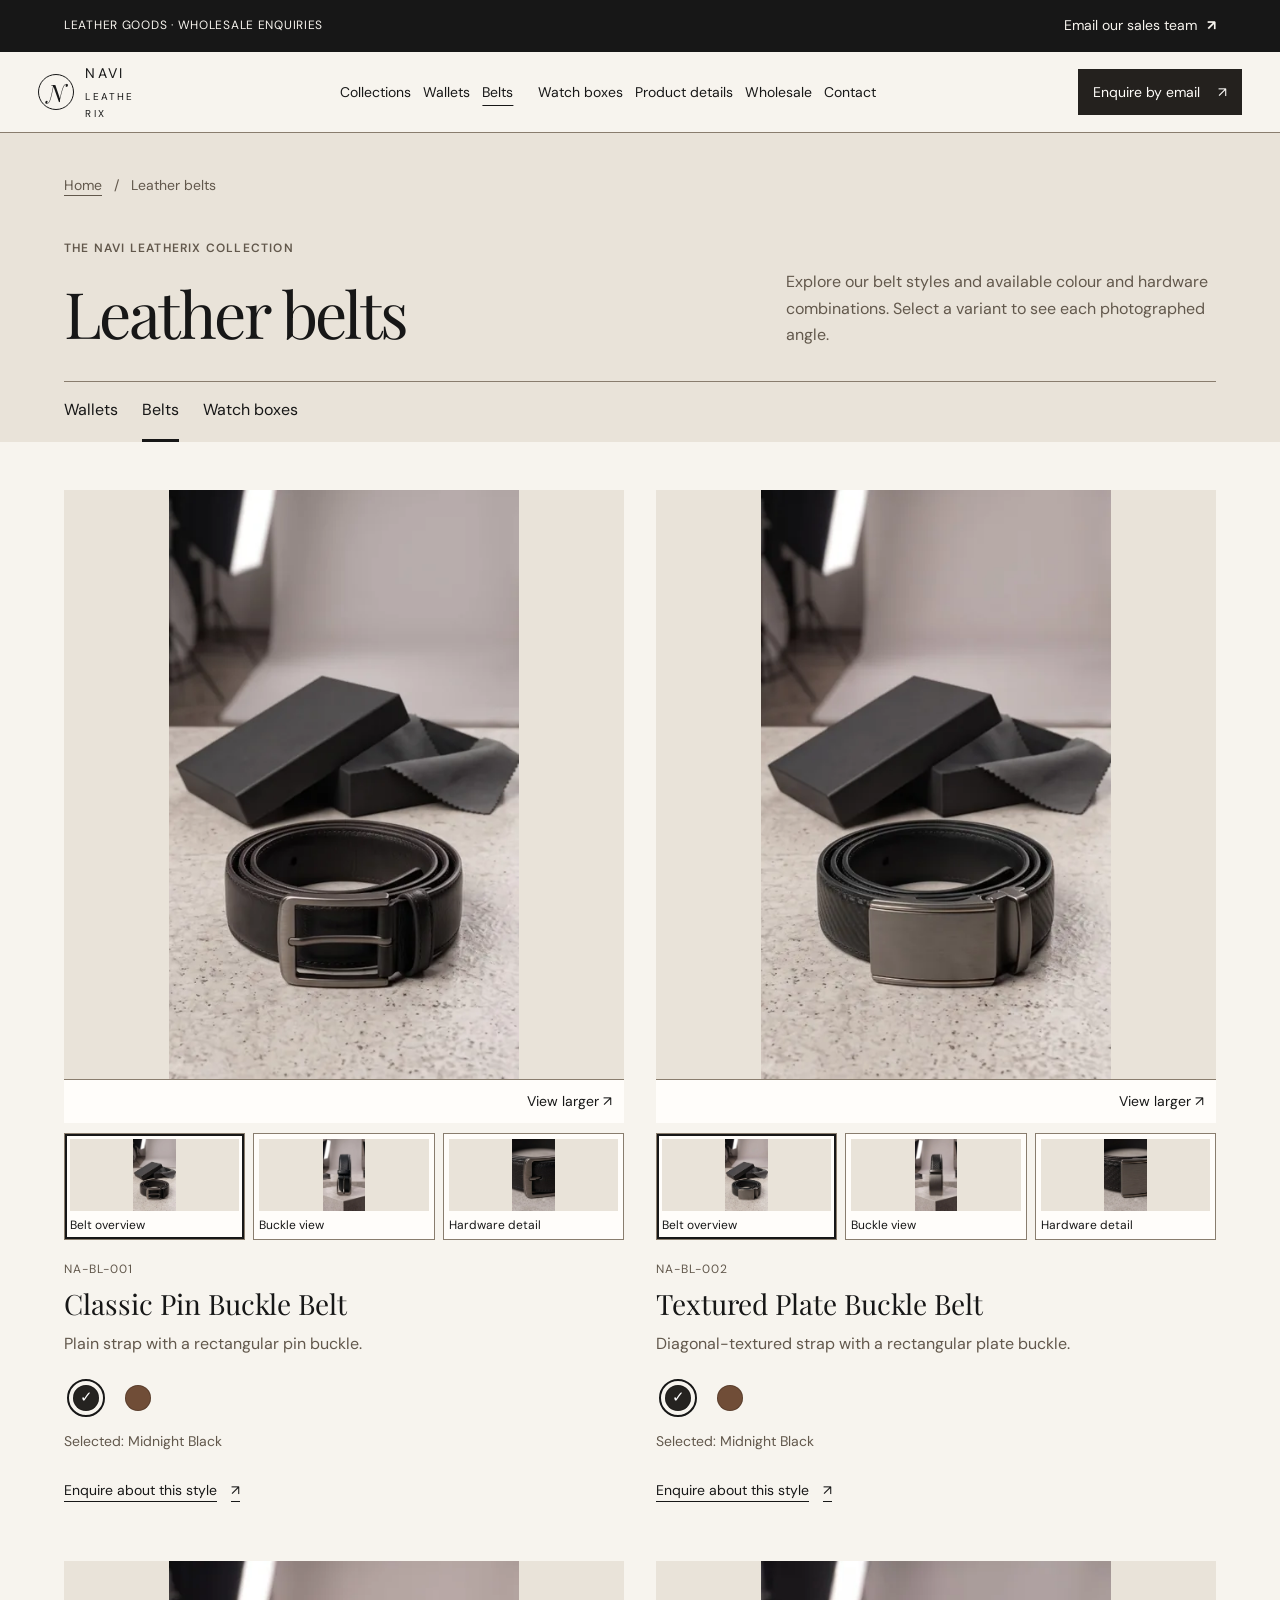
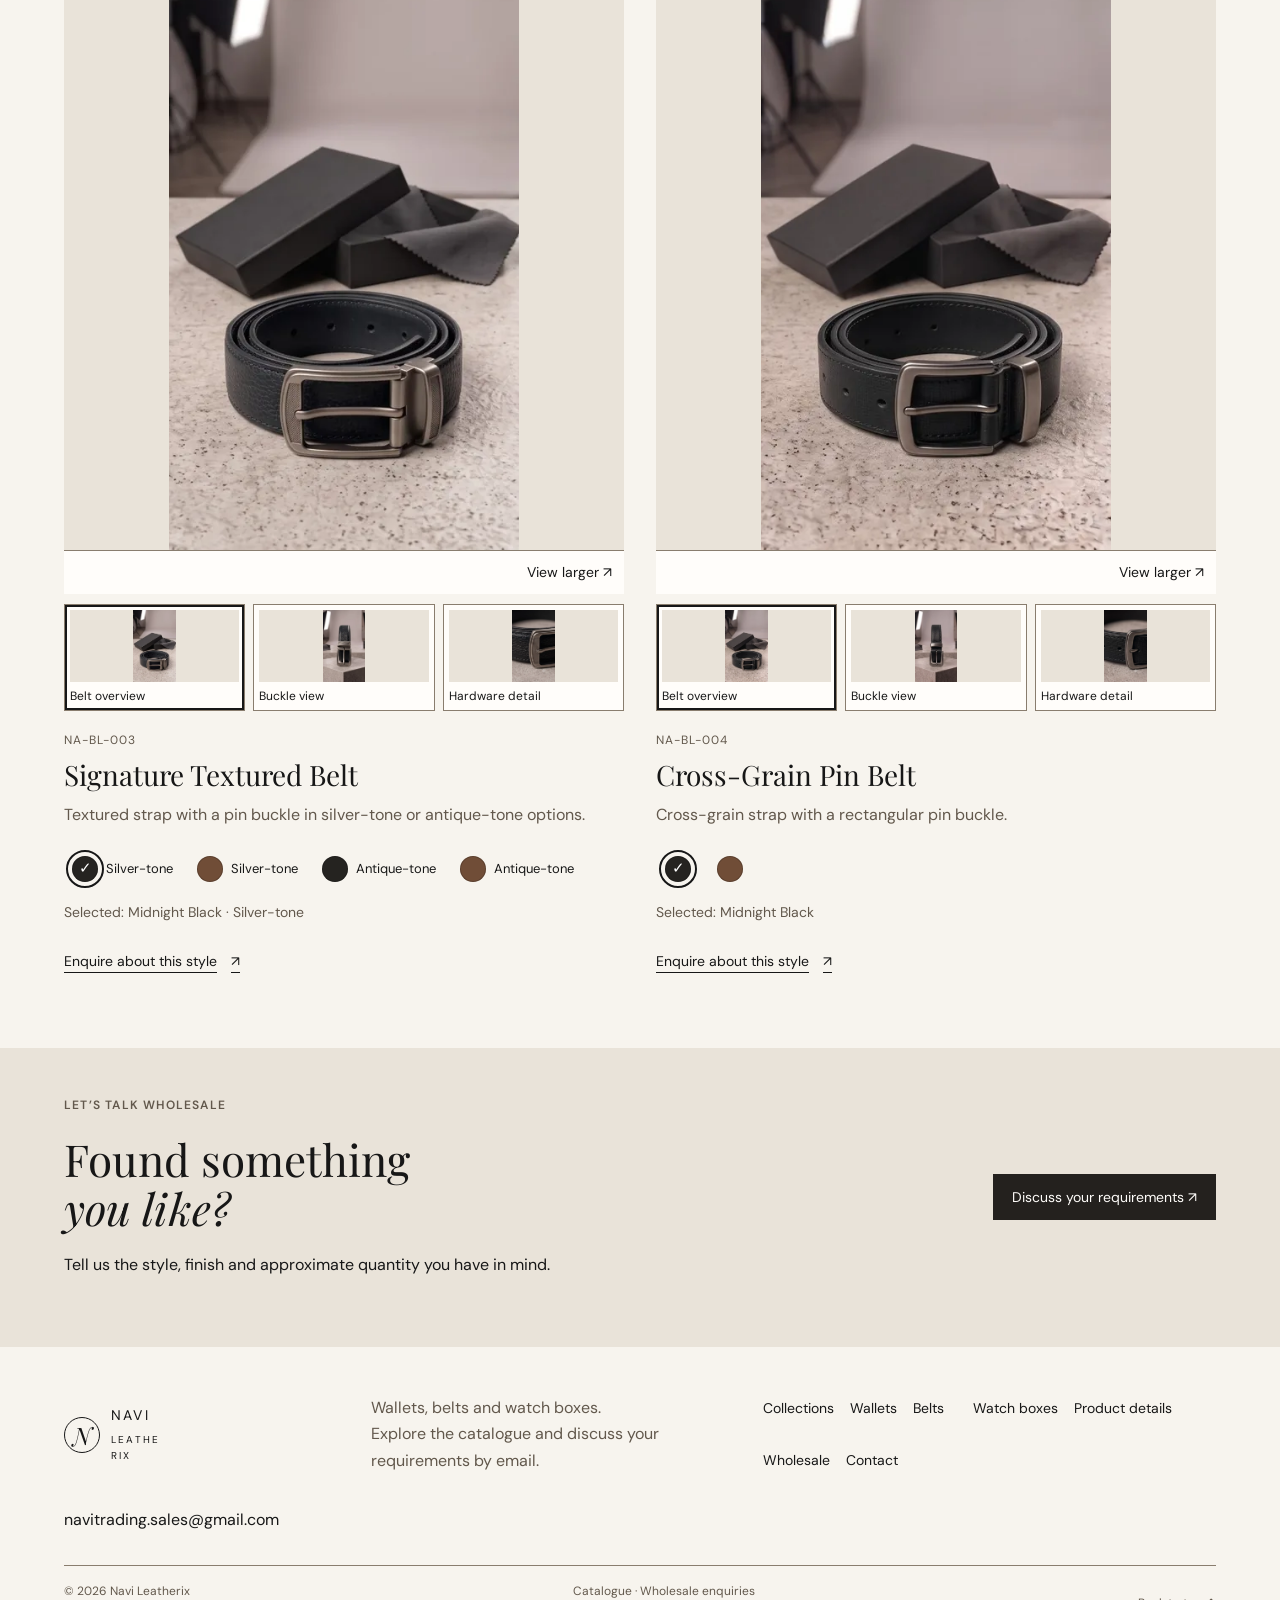
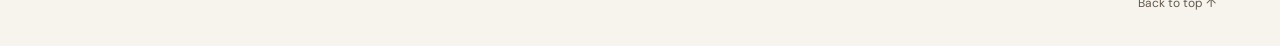
==== belts.html @ 83554bcd "Initial Navi Leatherix website" ====
<!doctype html>
<html lang="en">
<head>
<meta charset="utf-8"><meta name="viewport" content="width=device-width, initial-scale=1"><meta name="theme-color" content="#f7f4ee"><meta name="description" content="Explore Navi Leatherix leather belt styles, colours and hardware options. View product photographs and enquire about wholesale requirements.">
<title>Leather belts | Navi Leatherix</title>
<link rel="preconnect" href="https://fonts.googleapis.com"><link rel="preconnect" href="https://fonts.gstatic.com" crossorigin><link href="https://fonts.googleapis.com/css2?family=DM+Sans:wght@400;500;600;700&family=Playfair+Display:wght@400;500;600&display=swap" rel="stylesheet"><link rel="stylesheet" href="styles.css">
</head>
<body id="top" data-page="belts">
<a class="skip-link" href="#main-content">Skip to content</a>
<div class="topline"><span class="topline-full">LEATHER GOODS · WHOLESALE ENQUIRIES</span><span class="topline-short">Wholesale enquiries</span><a href="mailto:navitrading.sales@gmail.com">Email our sales team <b>↗</b></a></div>
<header class="header"><button class="menu-toggle" id="menuToggle" type="button" aria-label="Open navigation" aria-controls="nav" aria-expanded="false"><i></i><i></i></button><a class="brand" href="index.html"><span class="brand-mark">N</span><span class="brand-name">NAVI <small>LEATHERIX</small></span></a><nav class="nav" id="nav"><a href="index.html#collection">Collections</a><a href="wallets.html">Wallets</a><a aria-current="page" href="belts.html">Belts</a><a href="watch-boxes.html">Watch boxes</a><a href="index.html#craft">Product details</a><a href="index.html#wholesale">Wholesale</a><a href="index.html#contact">Contact</a></nav><a class="header-cta" href="mailto:navitrading.sales@gmail.com?subject=Wholesale%20enquiry">Enquire by email <span>↗</span></a></header>
<main id="main-content" tabindex="-1"><section class="category-intro"><div class="category-intro-inner"><nav class="breadcrumb" aria-label="Breadcrumb"><a href="index.html">Home</a><span aria-hidden="true">/</span><span>Leather belts</span></nav><div class="section-head"><div><p class="eyebrow">THE NAVI LEATHERIX COLLECTION</p><h1>Leather belts</h1></div><p class="section-aside">Explore our belt styles and available colour and hardware combinations. Select a variant to see each photographed angle.</p></div><nav class="category-switch" aria-label="Collections"><a href="wallets.html">Wallets</a><a href="belts.html" aria-current="page">Belts</a><a href="watch-boxes.html">Watch boxes</a></nav></div></section><section class="collection category-products" aria-label="Leather belts catalogue"><div class="belt-product-grid" id="beltGrid"></div></section><section class="catalogue-enquiry"><div><p class="eyebrow">LET’S TALK WHOLESALE</p><h2>Found something<br><em>you like?</em></h2><p>Tell us the style, finish and approximate quantity you have in mind.</p></div><a class="btn" href="mailto:navitrading.sales@gmail.com?subject=Leather%20belts%20wholesale%20enquiry">Discuss your requirements ↗</a></section></main><footer class="footer"><div class="footer-main"><a class="brand footer-brand" href="index.html"><span class="brand-mark">N</span><span class="brand-name">NAVI <small>LEATHERIX</small></span></a><p>Wallets, belts and watch boxes.<br>Explore the catalogue and discuss your requirements by email.</p><div class="footer-nav"><a href="index.html#collection">Collections</a><a href="wallets.html">Wallets</a><a href="belts.html">Belts</a><a href="watch-boxes.html">Watch boxes</a><a href="index.html#craft">Product details</a><a href="index.html#wholesale">Wholesale</a><a href="index.html#contact">Contact</a></div><span class="footer-email">navitrading.sales@gmail.com</span></div><div class="footer-bottom"><span>© 2026 Navi Leatherix</span><span>Catalogue · Wholesale enquiries</span><a href="#top">Back to top ↑</a></div></footer>
<dialog class="image-viewer" id="imageViewer" aria-label="Enlarged product image">
  <div class="image-viewer-panel">
    <div class="image-viewer-toolbar">
      <button class="image-viewer-detail" type="button" aria-pressed="false" hidden disabled>View actual size</button>
      <button class="image-viewer-close" type="button" aria-label="Close image viewer" autofocus>Close ×</button>
    </div>
    <p class="image-viewer-help" id="viewerHelp">Actual size uses existing source pixels. Scroll or use arrow keys in the photograph to inspect it.</p>
    <div class="image-viewer-stage" tabindex="0" role="region" aria-label="Product photograph" aria-describedby="viewerHelp">
      <div class="image-viewer-canvas"><img class="image-viewer-photo" alt=""><p class="image-viewer-error" hidden>Image unavailable. Try another photograph.</p></div>
    </div>
    <div class="image-viewer-footer">
      <button class="image-viewer-prev" type="button" aria-label="Previous image">‹</button>
      <p class="image-viewer-caption" aria-live="polite" tabindex="0"></p>
      <button class="image-viewer-next" type="button" aria-label="Next image">›</button>
    </div>
  </div>
</dialog>
<script src="catalogue-data.js"></script><script src="app.js"></script></body></html>
---- styles.css ----
:root {
  --paper:#f7f4ee; --white:#fffdfa; --ink:#171717; --muted:#62584c;
  --line:#897d6e; --soft:#e9e3d9; --dark:#24211e;
  --serif:'Playfair Display',Georgia,serif; --sans:'DM Sans',Arial,sans-serif;
  --header-offset:100px;
}
*{box-sizing:border-box}
html{scroll-behavior:smooth;scroll-padding-top:var(--header-offset)}
body{margin:0;background:var(--paper);color:var(--ink);font:16px/1.65 var(--sans);-webkit-font-smoothing:antialiased}
a{color:inherit;text-decoration:none;text-underline-offset:5px}
button{font:inherit;color:inherit;cursor:pointer}
img{display:block;max-width:100%}
[hidden]{display:none!important}
h1,h2,h3,h4{font-family:var(--serif);font-weight:400;line-height:1.12;margin:0;overflow-wrap:anywhere}
p{margin:0 0 20px}
em{font-weight:400}
:focus-visible{outline:3px solid #fff;outline-offset:3px;box-shadow:0 0 0 6px var(--ink)}
main:focus,section[tabindex="-1"]:focus,.wallet-block:focus,#categories:focus{outline:none;box-shadow:none}
.skip-link{position:fixed;left:16px;top:8px;z-index:100;padding:12px 18px;background:var(--ink);color:#fff;transform:translateY(-180%)}
.skip-link:focus{transform:none}
.topline{display:flex;justify-content:space-between;align-items:center;flex-wrap:wrap;gap:8px 20px;min-height:44px;padding:4px 5%;background:var(--ink);color:var(--paper);font-size:12px;letter-spacing:.06em}
.topline a{display:inline-flex;align-items:center;gap:10px;min-height:44px;font-size:14px;letter-spacing:0}
.topline-short{display:none}
.header{position:sticky;top:0;z-index:30;display:grid;grid-template-columns:auto minmax(0,1fr) auto;align-items:center;gap:16px;min-height:80px;padding:10px 3%;background:var(--paper);border-bottom:1px solid var(--line)}
.brand{display:flex;align-items:center;gap:11px;width:max-content;max-width:100%;min-height:44px}
.brand-mark{flex:0 0 36px;min-height:36px;display:grid;place-items:center;border:1px solid var(--ink);border-radius:50%;font:italic 24px var(--serif)}
.brand-name{font-size:14px;letter-spacing:.16em;overflow-wrap:anywhere}
.brand-name small{display:block;font-size:10px;letter-spacing:.22em;margin-top:4px}
.nav{display:flex;justify-content:center;flex-wrap:wrap;gap:12px;min-width:0}
.nav a,.footer-nav a{display:inline-flex;align-items:center;min-width:44px;min-height:44px;font-size:14px}
.nav a{white-space:nowrap}
.nav a:hover,.footer-nav a:hover{text-decoration:underline}
.header-cta,.btn,.hero-mail,.contact-button{display:inline-flex;justify-content:center;align-items:center;gap:18px;min-width:44px;min-height:46px;max-width:100%;padding:10px 18px;border:1px solid var(--dark);background:var(--dark);color:var(--white);font-size:14px;line-height:1.5;text-align:center;overflow-wrap:anywhere}
.header-cta{justify-self:end;white-space:nowrap;padding-inline:14px}
.header-cta:hover,.btn-dark:hover,.contact-button:hover{background:var(--ink);border-color:var(--ink)}
.menu-toggle{display:none;border:0;background:transparent}
.hero{display:grid;grid-template-columns:minmax(0,1fr) minmax(0,1.15fr);align-items:stretch;max-width:1600px;margin:auto;background:var(--ink);color:var(--paper)}
.hero-content{padding:64px 12%;min-width:0;align-self:center}
.eyebrow{font-size:12px;letter-spacing:.1em;font-weight:600;margin:0 0 18px;color:var(--muted)}
.hero-eyebrow{color:var(--paper)}
.hero h1{font-size:clamp(40px,5.2vw,76px);letter-spacing:-.045em}
.hero h1 em{color:inherit}
.hero-lede{margin:24px 0 16px;max-width:490px}
.hero-categories{display:flex;gap:8px 20px;flex-wrap:wrap;margin-bottom:16px}
.hero-categories a{display:inline-flex;align-items:center;min-height:44px;font-size:14px;text-decoration:underline}
.hero-actions{display:flex;align-items:center;gap:12px;flex-wrap:wrap}
.btn-cream{background:var(--paper);color:var(--ink);border-color:var(--paper)}
.btn-cream:hover{background:var(--white)}
.hero-mail{background:transparent;color:var(--paper);border-color:var(--paper)}
.hero-mail:hover{background:var(--dark)}
.hero-media{position:relative;min-width:0;margin:0;min-height:460px}
.hero-img{width:100%;height:100%;object-fit:cover;object-position:center}
.hero-index{position:absolute;bottom:16px;left:16px;right:16px;width:max-content;max-width:calc(100% - 32px);padding:6px 10px;background:var(--ink);color:var(--paper);font-size:12px}
.catalogue-nav{width:min(1240px,90%);margin:0 auto;padding:24px 0;display:flex;justify-content:space-between;align-items:center;gap:16px;flex-wrap:wrap;border-bottom:1px solid var(--line)}
.catalogue-nav>span{font:24px var(--serif)}
.category-links{display:flex;gap:8px;flex-wrap:wrap}
.category-links a{display:inline-flex;align-items:center;justify-content:center;gap:16px;min-width:44px;min-height:44px;padding:8px 16px;border:1px solid var(--line);font-size:14px}
.category-links a:hover{background:var(--soft)}
.section-pad{padding:64px max(5%,calc((100% - 1240px)/2))}
.collection{width:min(1240px,90%);margin:auto;padding:48px 0 64px}
.section-head,.wallet-head,.purse-catalogue-head{display:flex;justify-content:space-between;align-items:flex-end;flex-wrap:wrap;gap:20px;margin-bottom:28px}
.section-head h2,.wholesale h2,.contact h2,.craft-copy h2{font-size:clamp(36px,4.2vw,60px);letter-spacing:-.035em}
.section-aside{max-width:430px;color:var(--muted);margin:0}
.wallet-block{padding-top:32px;border-top:1px solid var(--line)}
.wallet-head h3,.purse-catalogue-head h3{font-size:36px}
.wallet-head p,.purse-catalogue-head p:not(.eyebrow){margin:12px 0 0;color:var(--muted)}
.section-number{display:block;font-size:12px;letter-spacing:.1em;margin-bottom:12px;color:var(--muted)}
.browse-return{display:inline-flex;align-items:center;min-width:44px;min-height:44px;font-size:14px;text-decoration:underline;flex-shrink:0}
.wallet-tabs{display:flex;gap:8px;flex-wrap:wrap;margin-bottom:24px}
.wallet-tab{min-height:44px;min-width:44px;padding:8px 14px;border:1px solid var(--line);background:var(--white);font-size:14px}
.wallet-tab span{margin-left:8px;font-size:12px}
.wallet-tab.active{background:var(--ink);color:var(--paper);border-color:var(--ink)}
.wallet-tab:not(.active):hover{background:var(--soft)}
.wallet-grid,.belt-product-grid,.watchbox-product-grid{display:grid;grid-template-columns:repeat(2,minmax(0,1fr));gap:48px 32px}
.wallet-card,.belt-product-card,.watchbox-product-card{min-width:0;display:flex;flex-direction:column}
.wallet-image,.belt-gallery-main,.watchbox-gallery-main{background:var(--soft);overflow:hidden}
.image-zoom-trigger{display:flex;flex-direction:column;width:100%;padding:0;border:0;background:transparent;cursor:zoom-in}
.image-zoom-trigger img{width:100%;height:auto;object-fit:contain}
.wallet-image img{aspect-ratio:1.1}
.belt-gallery-main img{aspect-ratio:.95}
.watchbox-gallery-main img{aspect-ratio:1.5}
.view-larger-cue{display:flex;align-items:center;justify-content:flex-end;width:100%;min-height:44px;padding:8px 12px;border-top:1px solid var(--line);background:var(--white);color:var(--ink);font-size:14px}
.image-zoom-trigger:focus-visible{outline-offset:-6px;box-shadow:inset 0 0 0 3px var(--ink)}
.purse-thumbnails{display:grid;grid-template-columns:repeat(3,minmax(0,1fr));gap:8px;margin-top:10px}
.purse-thumb{min-width:44px;min-height:44px;padding:5px;border:1px solid var(--line);background:var(--white);text-align:left}
.purse-thumb img{width:100%;height:72px;object-fit:contain;background:var(--soft)}
.gallery-caption{display:block;padding-top:5px;font-size:12px;line-height:1.5;overflow-wrap:anywhere}
.purse-thumb.active{outline:2px solid var(--ink);outline-offset:-3px}
.product-info{display:flex;flex-direction:column;flex:1;align-items:flex-start;padding-top:20px;min-width:0}
.product-code{font-size:12px;letter-spacing:.08em;color:var(--muted);margin:0 0 8px;overflow-wrap:anywhere}
.product-name{font-size:28px;margin-bottom:12px}
.product-description{font-size:16px;color:var(--muted);margin:0 0 18px}
.selected-label{font-size:14px;color:var(--muted);margin:10px 0 16px;overflow-wrap:anywhere}
.swatches,.belt-options,.purse-color-options{position:relative;display:flex;flex-wrap:wrap;gap:8px;width:100%;margin-bottom:0}
.color-choice,.belt-option,.watchbox-color-button{display:inline-flex;align-items:center;gap:8px;min-width:44px;min-height:44px;max-width:100%;padding:8px 14px;border:1px solid var(--line);background:var(--white);font-size:14px;line-height:1.5;text-align:left}
.color-choice span,.belt-option span,.watchbox-color-button span{overflow-wrap:anywhere;min-width:0}
.color-choice i,.belt-option i,.watchbox-color-button i{display:block;width:16px;height:16px;flex:0 0 16px;border:1px solid #666;border-radius:50%}
.color-choice.active,.belt-option.active,.watchbox-color-button.active{background:var(--soft);outline:2px solid var(--ink);outline-offset:-3px}
.color-choice:hover,.belt-option:hover,.watchbox-color-button:hover,.purse-thumb:hover{background:var(--soft)}
.variant-swatch{position:static;display:inline-flex;justify-content:center;align-items:center;gap:8px;min-width:44px;min-height:44px;padding:0;border:0;border-radius:50%;background:transparent;color:var(--ink)}
.variant-swatch .swatch-disc{display:grid;place-items:center;width:26px;height:26px;flex:0 0 26px;border:0;border-radius:50%;box-shadow:inset 0 0 0 1px #0003;font-style:normal;color:#fff}
.variant-swatch .swatch-check{font-size:15px;line-height:1;visibility:hidden}
.variant-swatch.active{background:transparent;outline:0}
.variant-swatch.active .swatch-disc{outline:2px solid var(--ink);outline-offset:4px}
.variant-swatch.active .swatch-check{visibility:visible}
.variant-swatch:hover{background:transparent}
.variant-swatch:hover .swatch-disc{box-shadow:inset 0 0 0 2px #ffffff80}
.variant-swatch:focus-visible{outline:2px solid var(--ink);outline-offset:2px;box-shadow:none}
.variant-swatch:has(.variant-hardware){border-radius:0;padding-inline:8px}
.variant-hardware{font-size:13px}
/* Shared group anchor keeps long finish names within the card on small screens. */
.variant-swatch .variant-tooltip{position:absolute;z-index:3;bottom:100%;left:0;width:max-content;max-width:100%;padding:6px 10px;background:var(--ink);color:var(--paper);font-size:12px;line-height:1.5;overflow-wrap:anywhere;text-align:left;visibility:hidden;opacity:0}
.variant-swatch:not([data-dismissed]):is(:hover,:focus-visible) .variant-tooltip{visibility:visible;opacity:1}
.product-enquiry{display:inline-flex;align-items:center;gap:14px;min-width:44px;min-height:44px;max-width:100%;margin-top:auto;align-self:flex-start;color:var(--ink);font-size:14px;text-decoration:underline;text-underline-offset:6px;text-decoration-thickness:1px;overflow-wrap:anywhere}
.product-enquiry:hover{text-decoration-thickness:2px}
.email-inline,.line-link{display:inline-flex;align-items:center;min-width:44px;min-height:44px;max-width:100%;gap:18px;font-size:14px;text-decoration:underline;overflow-wrap:anywhere}
.email-inline{margin-top:24px}
.belt-catalogue,.watchbox-catalogue{margin-top:48px;padding-top:40px;border-top:1px solid var(--line)}
.craft,.contact{display:grid;grid-template-columns:minmax(0,1fr) minmax(0,1fr);background:var(--ink);color:var(--paper)}
.craft-image,.contact-image{position:relative;min-height:420px;min-width:0}
.craft-image img,.contact-image img{width:100%;height:100%;position:absolute;inset:0;object-fit:cover}
.craft-image span{position:absolute;bottom:20px;left:20px;max-width:calc(100% - 40px);padding:6px 10px;background:var(--ink);color:var(--paper);font-size:12px}
.craft-copy,.contact-copy{min-width:0;padding:64px 10%;align-self:center}
.eyebrow.light{color:var(--paper)}
.craft-copy h2,.contact h2{margin-bottom:24px}
.craft-stats{display:flex;gap:24px;flex-wrap:wrap;padding:24px 0;margin:24px 0;border-block:1px solid var(--line)}
.craft-stats>div{display:flex;gap:10px;align-items:flex-start}
.craft-stats b{font:24px var(--serif)}
.craft-stats span{font-size:12px}
.wholesale{background:var(--soft)}
.wholesale-top{max-width:780px}
.wholesale-top h2{margin-bottom:24px}
.wholesale-top>p:last-child,.capabilities p{color:var(--muted)}
.capabilities{display:grid;grid-template-columns:repeat(3,minmax(0,1fr));margin:48px 0 32px;border-block:1px solid var(--line)}
.capabilities article{min-width:0;padding:28px 24px}
.capabilities article:first-child{padding-left:0}
.capabilities article+article{border-left:1px solid var(--line)}
.capabilities article>span{font-size:12px;color:var(--muted)}
.capabilities h3{font-size:28px;margin:18px 0 14px}
.contact-email,.footer-email{display:block;max-width:100%;overflow-wrap:anywhere;user-select:text}
.contact-email{font-size:clamp(18px,2vw,26px);margin-bottom:20px}
.contact-button{background:var(--paper);color:var(--ink);border-color:var(--paper)}
.contact-button:hover{background:var(--white);color:var(--ink)}
.email-guidance{font-size:14px;margin:20px 0}
.contact-copy small{display:block;font-size:12px;line-height:1.65}
.footer{padding:40px 5% 20px}
.footer-main{display:grid;grid-template-columns:1fr 1.3fr 1.6fr;gap:24px;align-items:center}
.footer-main>p{color:var(--muted);margin:0}
.footer-nav{display:flex;gap:8px 16px;flex-wrap:wrap}
.footer-email{grid-column:1/-1;font-size:16px}
.footer-bottom{display:flex;justify-content:space-between;flex-wrap:wrap;gap:16px;margin-top:32px;padding-top:16px;border-top:1px solid var(--line);font-size:12px;color:var(--muted)}
.footer-bottom a{display:inline-flex;align-items:center;min-width:44px;min-height:44px}
/* Fit and source-size viewing share a bounded, independently scrollable stage. */
.image-viewer-open{overflow:hidden}
.image-viewer{width:calc(100% - 24px);max-width:1100px;max-height:calc(100dvh - 24px);padding:0;border:1px solid var(--line);background:var(--paper);color:var(--ink);overscroll-behavior:contain}
.image-viewer::backdrop{background:rgba(20,18,15,.88)}
.image-viewer-panel{padding:12px;display:flex;flex-direction:column;gap:12px;max-height:calc(100dvh - 26px);overflow:auto}
.image-viewer-toolbar{display:flex;justify-content:space-between;flex-wrap:wrap;gap:8px;flex-shrink:0}
.image-viewer-close{margin-left:auto}
.image-viewer-toolbar button{min-width:44px;min-height:44px;padding:8px 16px;border:1px solid var(--line);background:var(--white);font-size:14px}
.image-viewer-detail[aria-pressed="true"]{background:var(--ink);color:var(--paper);border-color:var(--ink)}
.image-viewer-help{font-size:12px;color:var(--muted);margin:0;flex-shrink:0}
.image-viewer-stage{width:100%;height:var(--viewer-fit-height,64px);min-height:48px;flex:0 0 auto;overflow:auto;overscroll-behavior:contain;background:var(--soft)}
.image-viewer-canvas{width:max-content;min-width:100%;min-height:100%;display:grid;place-items:center}
.image-viewer-photo{display:block;width:var(--viewer-photo-width,auto);height:var(--viewer-photo-height,auto);max-width:none;object-fit:contain}
.image-viewer-error{margin:0;padding:12px;font-size:14px}
.image-viewer-footer{display:grid;grid-template-columns:auto minmax(0,1fr) auto;align-items:center;gap:12px;flex-shrink:0}
.image-viewer-caption{grid-column:2;grid-row:1;margin:0;text-align:center;font-size:14px;line-height:1.5;overflow-wrap:anywhere;max-height:min(9em,25dvh);overflow:auto}
.image-viewer-prev{grid-column:1;grid-row:1}
.image-viewer-next{grid-column:3;grid-row:1}
.image-viewer-prev,.image-viewer-next{flex-shrink:0;width:44px;height:44px;border:1px solid var(--line);background:var(--white);font-size:28px}
@media(max-width:1000px){
  .header{grid-template-columns:44px minmax(0,1fr) auto;padding:8px 5%;min-height:60px;gap:12px}
  .menu-toggle{display:flex;align-items:center;justify-content:center;flex-direction:column;gap:6px;width:44px;height:44px;padding:10px}
  .menu-toggle i{height:1px;width:18px;background:var(--ink)}
  .brand{justify-self:center}
  .nav{display:none;position:absolute;top:100%;left:0;right:0;max-height:var(--navigation-height,calc(100dvh - var(--header-offset)));overflow:auto;padding:12px 6%;background:var(--paper);box-shadow:0 15px 20px #15110c12;flex-direction:column;flex-wrap:nowrap;justify-content:flex-start;gap:4px}
  .nav.open{display:flex}
  .nav a{padding:8px 0;border-bottom:1px solid var(--line);white-space:normal;flex-shrink:0}
  .hero-content{padding:44px 8%}
  .footer-main{grid-template-columns:1fr 1fr}
}
@media(max-width:900px){
  .section-head{align-items:flex-start}
  .section-aside{max-width:600px}
  .capabilities{grid-template-columns:1fr}
  .capabilities article,.capabilities article:first-child{padding:24px 0}
  .capabilities article+article{border-left:0;border-top:1px solid var(--line)}
  .craft-copy,.contact-copy{padding:40px 7%}
}
@media(max-width:600px){
  .topline-full,.topline a{display:none}
  .topline-short{display:inline}
  .header{grid-template-columns:44px minmax(0,1fr);gap:8px 12px}
  .brand{justify-self:start}
  .header-cta{grid-column:1/-1;justify-self:stretch;white-space:normal}
  .hero{grid-template-columns:minmax(0,1fr)}
  .hero-content{padding:36px 5%}
  .hero h1{font-size:clamp(38px,9vw,52px)}
  .hero-media{min-height:0;aspect-ratio:1.5}
  .catalogue-nav{padding-block:20px}
  .category-links{width:100%}
  .category-links a{flex:1;padding:8px;gap:8px}
  .collection{padding:36px 0 40px}
  .section-head h2,.wholesale h2,.contact h2,.craft-copy h2{font-size:38px}
  .wallet-head h3,.purse-catalogue-head h3{font-size:32px}
  .wallet-grid,.belt-product-grid,.watchbox-product-grid{grid-template-columns:minmax(0,1fr);gap:36px}
  .product-name{font-size:26px}
  .craft,.contact{grid-template-columns:minmax(0,1fr)}
  .craft-image,.contact-image{min-height:280px}
  .craft-copy,.contact-copy{padding:36px 5%}
  .section-pad{padding:40px 5%}
  .craft-stats{gap:16px}
  .footer-main{grid-template-columns:minmax(0,1fr)}
  .footer{padding-top:32px}
  .image-viewer-footer{gap:8px}
}
@media(prefers-reduced-motion:reduce){*,*::before,*::after{scroll-behavior:auto!important;transition:none!important}}

/* Multipage collection previews and catalogue pages. */
.nav a[aria-current="page"]{text-decoration:underline;text-underline-offset:8px}
.collection-previews{display:grid;grid-template-columns:repeat(3,minmax(0,1fr));gap:26px;margin:40px 0 12px}
.collection-preview{min-width:0;display:block}
.preview-photo{position:relative;aspect-ratio:1;background:var(--soft);display:flex;align-items:center;justify-content:center;padding:20px}
.preview-photo img{width:100%;height:100%;object-fit:contain;transition:transform .25s ease}
.collection-preview:hover .preview-photo img{transform:translateY(-4px)}
.preview-photo>span{position:absolute;bottom:12px;left:12px;background:var(--paper);padding:4px 10px;font-size:12px}
.preview-heading{padding-top:22px}
.preview-heading .eyebrow{margin-bottom:10px}
.preview-heading h3{font-size:32px;margin-bottom:14px}
.preview-heading p:not(.eyebrow){color:var(--muted)}
.preview-link{display:inline-flex;align-items:center;min-height:44px;text-decoration:underline;text-underline-offset:6px}
.category-intro{background:var(--soft);padding:30px 5% 0}
.category-intro-inner{max-width:1240px;margin:auto}
.breadcrumb{display:flex;gap:12px;align-items:center;flex-wrap:wrap;color:var(--muted);font-size:14px;margin-bottom:32px}
.breadcrumb a{min-height:44px;display:inline-flex;align-items:center;text-decoration:underline}
.category-intro h1{font-size:clamp(42px,5vw,70px);letter-spacing:-.04em}
.category-intro .section-head{margin-bottom:32px}
.category-switch{display:flex;gap:24px;flex-wrap:wrap;border-top:1px solid var(--line)}
.category-switch a{display:inline-flex;align-items:center;min-height:60px;border-bottom:3px solid transparent}
.category-switch a[aria-current="page"]{border-bottom-color:var(--ink)}
.category-products .wallet-grid{grid-template-columns:repeat(3,minmax(0,1fr))}
.category-products .wallet-name{font-size:25px}
.catalogue-enquiry{padding:48px max(5%,calc((100% - 1240px)/2));display:flex;justify-content:space-between;align-items:center;gap:28px;flex-wrap:wrap;background:var(--soft)}
.catalogue-enquiry h2{font-size:44px;margin-bottom:20px}
@media(max-width:900px){.collection-previews{gap:20px}.preview-photo{padding:12px}.preview-heading h3{font-size:28px}.category-products .wallet-grid{grid-template-columns:repeat(2,minmax(0,1fr))}}
@media(max-width:600px){.collection-previews,.category-products .wallet-grid{grid-template-columns:minmax(0,1fr)}.collection-previews{gap:36px}.preview-photo{aspect-ratio:1.3}.preview-photo img{max-width:400px}.category-intro{padding-top:18px}.breadcrumb{margin-bottom:16px}.category-intro .section-head{gap:20px}.category-switch{gap:20px}.catalogue-enquiry h2{font-size:38px}}
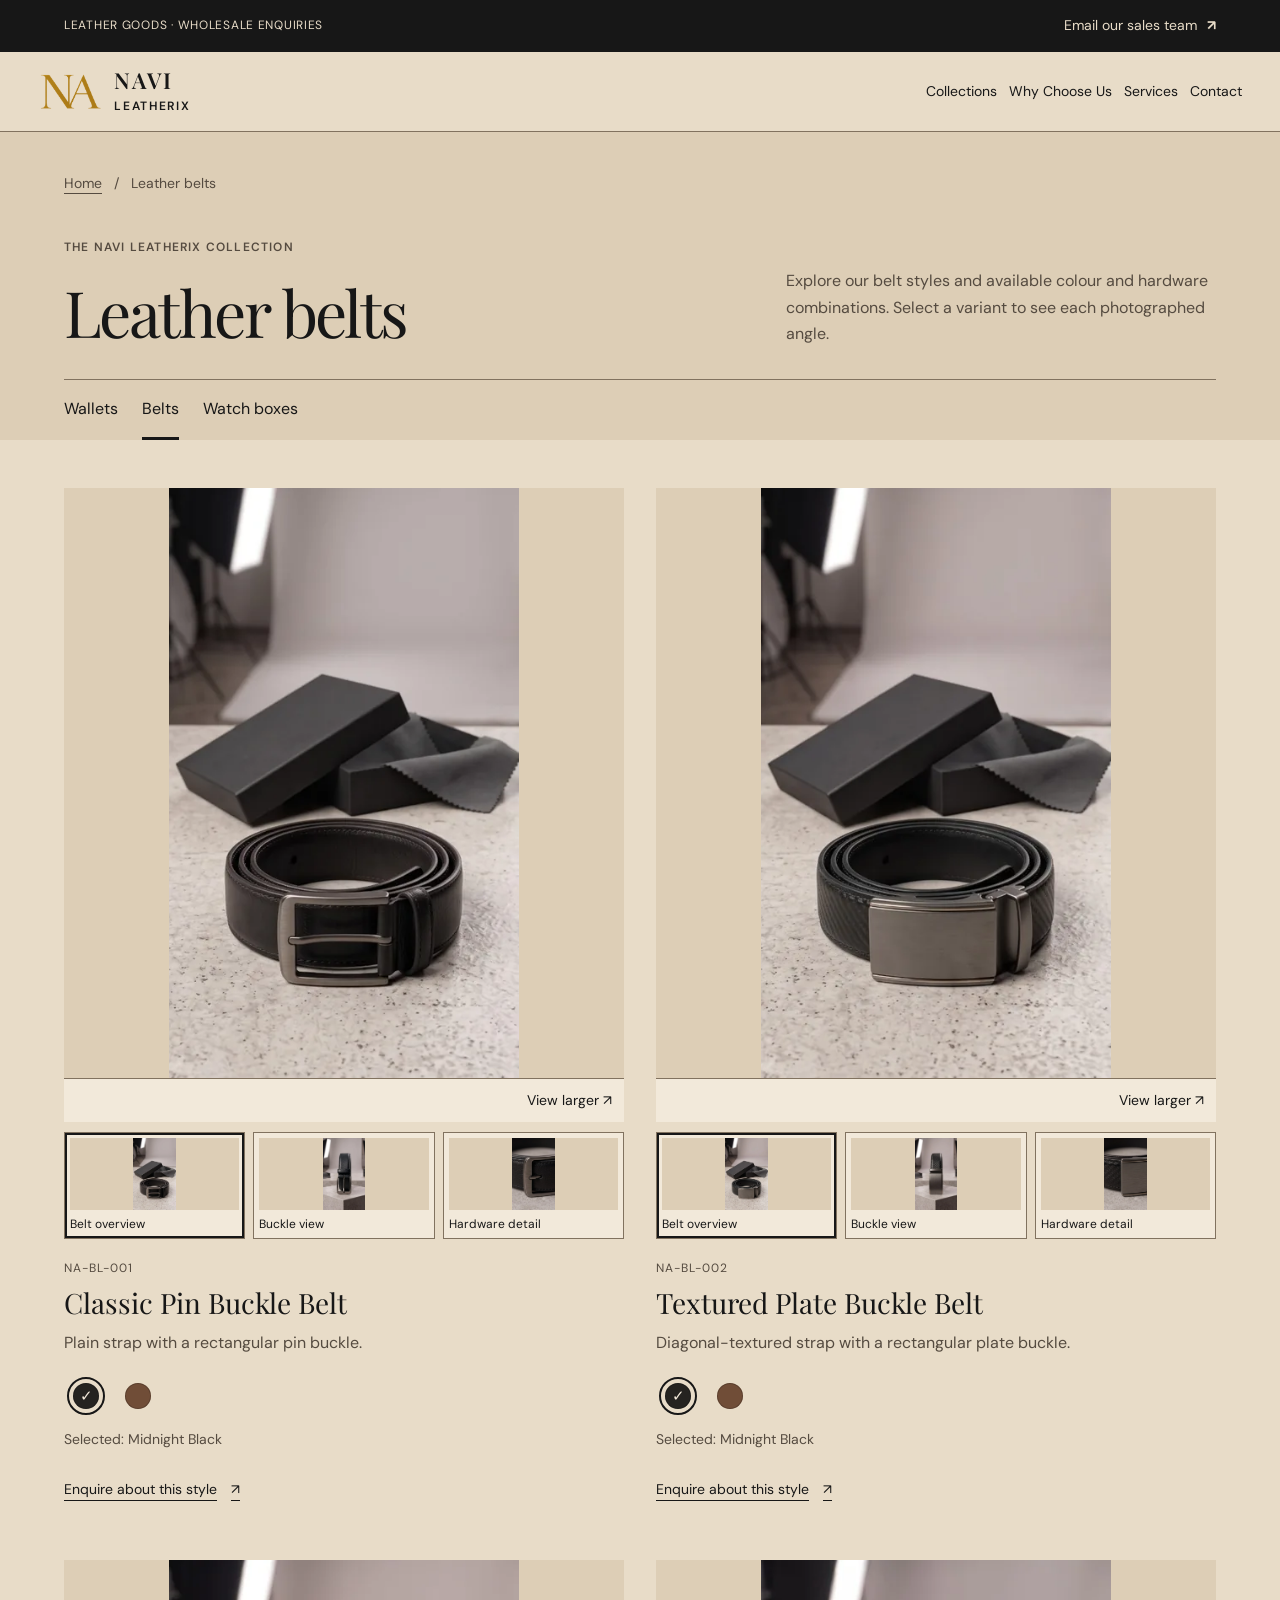
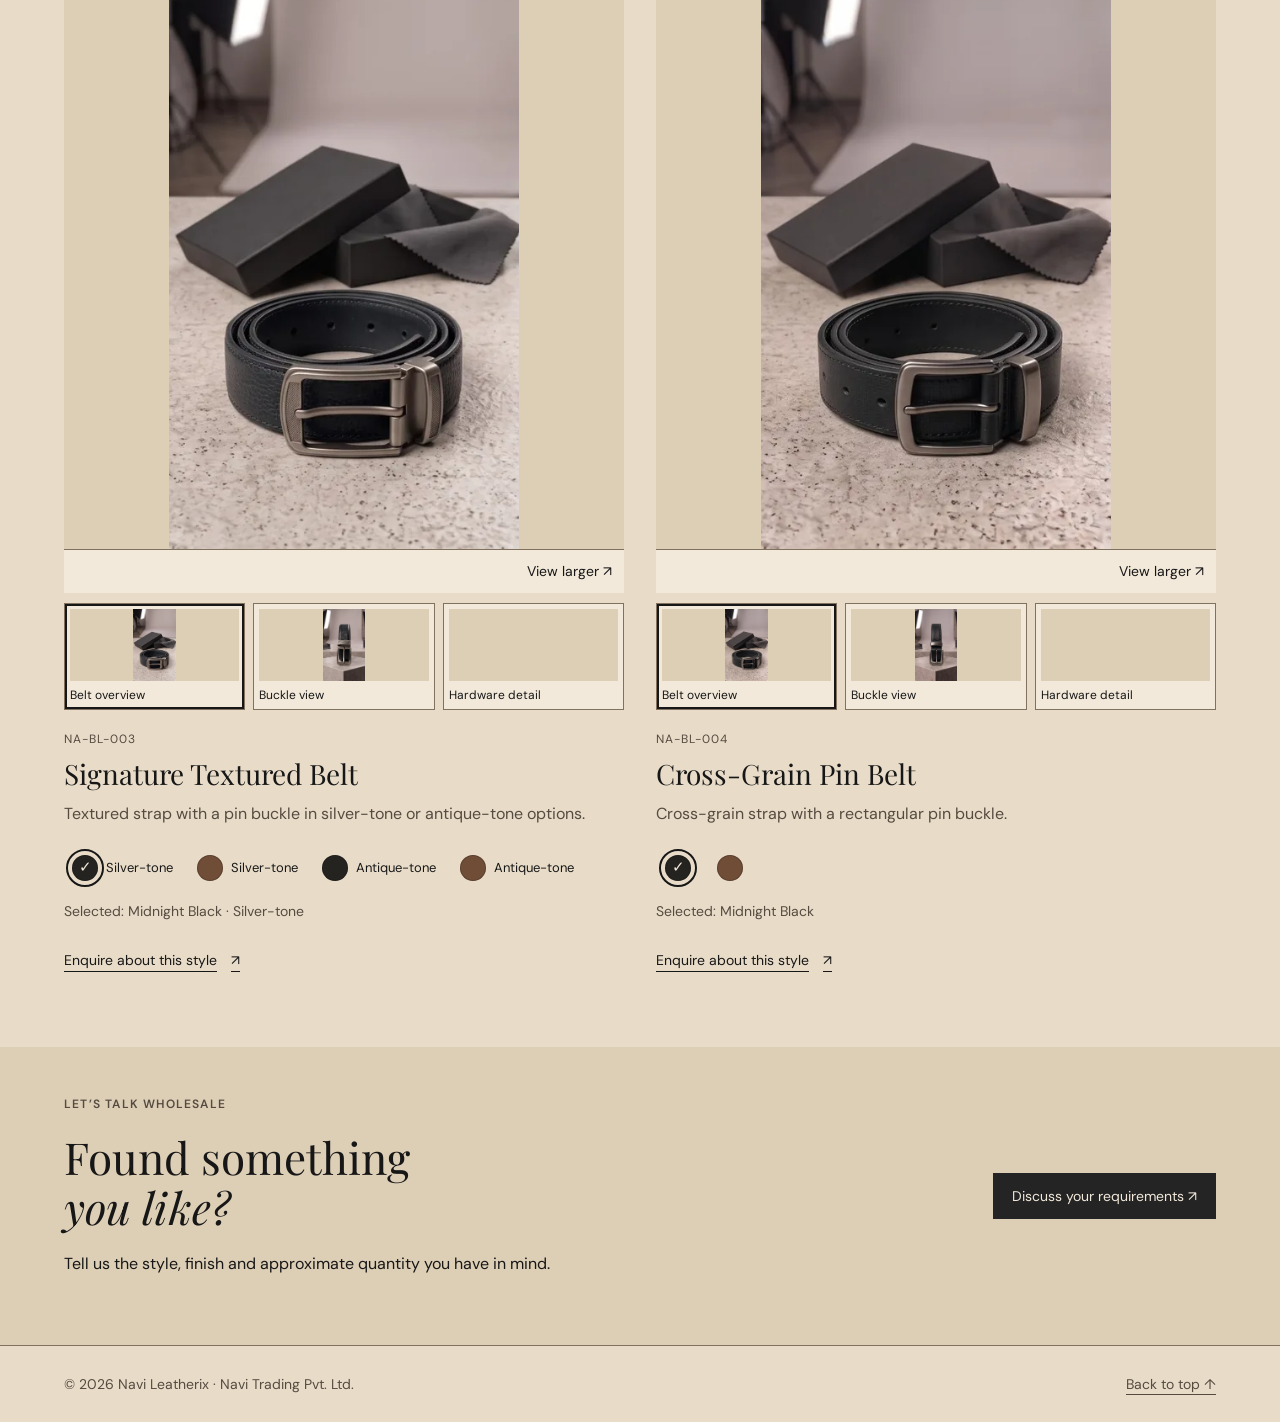
==== commit 4e1410e7: "Refresh Navi Leatherix branding and simplify site navigation Apply the beige-and-black theme and gol" ====
--- a/belts.html
+++ b/belts.html
@@ -1,15 +1,16 @@
 <!doctype html>
 <html lang="en">
 <head>
-<meta charset="utf-8"><meta name="viewport" content="width=device-width, initial-scale=1"><meta name="theme-color" content="#f7f4ee"><meta name="description" content="Explore Navi Leatherix leather belt styles, colours and hardware options. View product photographs and enquire about wholesale requirements.">
+<meta charset="utf-8"><meta name="viewport" content="width=device-width, initial-scale=1"><meta name="theme-color" content="#e8dcc8"><meta name="description" content="Explore Navi Leatherix leather belt styles, colours and hardware options. View product photographs and enquire about wholesale requirements.">
 <title>Leather belts | Navi Leatherix</title>
+<link rel="icon" type="image/png" href="assets/navi-monogram.png">
 <link rel="preconnect" href="https://fonts.googleapis.com"><link rel="preconnect" href="https://fonts.gstatic.com" crossorigin><link href="https://fonts.googleapis.com/css2?family=DM+Sans:wght@400;500;600;700&family=Playfair+Display:wght@400;500;600&display=swap" rel="stylesheet"><link rel="stylesheet" href="styles.css">
 </head>
 <body id="top" data-page="belts">
 <a class="skip-link" href="#main-content">Skip to content</a>
 <div class="topline"><span class="topline-full">LEATHER GOODS · WHOLESALE ENQUIRIES</span><span class="topline-short">Wholesale enquiries</span><a href="mailto:navitrading.sales@gmail.com">Email our sales team <b>↗</b></a></div>
-<header class="header"><button class="menu-toggle" id="menuToggle" type="button" aria-label="Open navigation" aria-controls="nav" aria-expanded="false"><i></i><i></i></button><a class="brand" href="index.html"><span class="brand-mark">N</span><span class="brand-name">NAVI <small>LEATHERIX</small></span></a><nav class="nav" id="nav"><a href="index.html#collection">Collections</a><a href="wallets.html">Wallets</a><a aria-current="page" href="belts.html">Belts</a><a href="watch-boxes.html">Watch boxes</a><a href="index.html#craft">Product details</a><a href="index.html#wholesale">Wholesale</a><a href="index.html#contact">Contact</a></nav><a class="header-cta" href="mailto:navitrading.sales@gmail.com?subject=Wholesale%20enquiry">Enquire by email <span>↗</span></a></header>
-<main id="main-content" tabindex="-1"><section class="category-intro"><div class="category-intro-inner"><nav class="breadcrumb" aria-label="Breadcrumb"><a href="index.html">Home</a><span aria-hidden="true">/</span><span>Leather belts</span></nav><div class="section-head"><div><p class="eyebrow">THE NAVI LEATHERIX COLLECTION</p><h1>Leather belts</h1></div><p class="section-aside">Explore our belt styles and available colour and hardware combinations. Select a variant to see each photographed angle.</p></div><nav class="category-switch" aria-label="Collections"><a href="wallets.html">Wallets</a><a href="belts.html" aria-current="page">Belts</a><a href="watch-boxes.html">Watch boxes</a></nav></div></section><section class="collection category-products" aria-label="Leather belts catalogue"><div class="belt-product-grid" id="beltGrid"></div></section><section class="catalogue-enquiry"><div><p class="eyebrow">LET’S TALK WHOLESALE</p><h2>Found something<br><em>you like?</em></h2><p>Tell us the style, finish and approximate quantity you have in mind.</p></div><a class="btn" href="mailto:navitrading.sales@gmail.com?subject=Leather%20belts%20wholesale%20enquiry">Discuss your requirements ↗</a></section></main><footer class="footer"><div class="footer-main"><a class="brand footer-brand" href="index.html"><span class="brand-mark">N</span><span class="brand-name">NAVI <small>LEATHERIX</small></span></a><p>Wallets, belts and watch boxes.<br>Explore the catalogue and discuss your requirements by email.</p><div class="footer-nav"><a href="index.html#collection">Collections</a><a href="wallets.html">Wallets</a><a href="belts.html">Belts</a><a href="watch-boxes.html">Watch boxes</a><a href="index.html#craft">Product details</a><a href="index.html#wholesale">Wholesale</a><a href="index.html#contact">Contact</a></div><span class="footer-email">navitrading.sales@gmail.com</span></div><div class="footer-bottom"><span>© 2026 Navi Leatherix</span><span>Catalogue · Wholesale enquiries</span><a href="#top">Back to top ↑</a></div></footer>
+<header class="header"><button class="menu-toggle" id="menuToggle" type="button" aria-label="Open navigation" aria-controls="nav" aria-expanded="false"><i></i><i></i></button><a class="brand" href="index.html" aria-label="Navi Leatherix home"><img class="brand-logo" src="assets/navi-monogram.png" alt="" width="1645" height="956"><span class="brand-name">NAVI <small>LEATHERIX</small></span></a><nav class="nav" id="nav"><a href="index.html#collection">Collections</a><a href="index.html#why-us">Why Choose Us</a><a href="index.html#services">Services</a><a href="index.html#contact">Contact</a></nav></header>
+<main id="main-content" tabindex="-1"><section class="category-intro"><div class="category-intro-inner"><nav class="breadcrumb" aria-label="Breadcrumb"><a href="index.html">Home</a><span aria-hidden="true">/</span><span>Leather belts</span></nav><div class="section-head"><div><p class="eyebrow">THE NAVI LEATHERIX COLLECTION</p><h1>Leather belts</h1></div><p class="section-aside">Explore our belt styles and available colour and hardware combinations. Select a variant to see each photographed angle.</p></div><nav class="category-switch" aria-label="Collections"><a href="wallets.html">Wallets</a><a href="belts.html" aria-current="page">Belts</a><a href="watch-boxes.html">Watch boxes</a></nav></div></section><section class="collection category-products" aria-label="Leather belts catalogue"><div class="belt-product-grid" id="beltGrid"></div></section><section class="catalogue-enquiry"><div><p class="eyebrow">LET’S TALK WHOLESALE</p><h2>Found something<br><em>you like?</em></h2><p>Tell us the style, finish and approximate quantity you have in mind.</p></div><a class="btn" href="mailto:navitrading.sales@gmail.com?subject=Leather%20belts%20wholesale%20enquiry">Discuss your requirements ↗</a></section></main><footer class="footer"><span>© 2026 Navi Leatherix · Navi Trading Pvt. Ltd.</span><a href="#top">Back to top ↑</a></footer>
 <dialog class="image-viewer" id="imageViewer" aria-label="Enlarged product image">
   <div class="image-viewer-panel">
     <div class="image-viewer-toolbar">
--- a/styles.css
+++ b/styles.css
@@ -1,6 +1,6 @@
 :root {
-  --paper:#f7f4ee; --white:#fffdfa; --ink:#171717; --muted:#62584c;
-  --line:#897d6e; --soft:#e9e3d9; --dark:#24211e;
+  --paper:#e8dcc8; --surface:#f2e9da; --ink:#171717; --muted:#554b40;
+  --line:#81725f; --soft:#ddceb6; --dark:#242424;
   --serif:'Playfair Display',Georgia,serif; --sans:'DM Sans',Arial,sans-serif;
   --header-offset:100px;
 }
@@ -14,25 +14,24 @@
 h1,h2,h3,h4{font-family:var(--serif);font-weight:400;line-height:1.12;margin:0;overflow-wrap:anywhere}
 p{margin:0 0 20px}
 em{font-weight:400}
-:focus-visible{outline:3px solid #fff;outline-offset:3px;box-shadow:0 0 0 6px var(--ink)}
+:focus-visible{outline:3px solid var(--surface);outline-offset:3px;box-shadow:0 0 0 6px var(--ink)}
 main:focus,section[tabindex="-1"]:focus,.wallet-block:focus,#categories:focus{outline:none;box-shadow:none}
-.skip-link{position:fixed;left:16px;top:8px;z-index:100;padding:12px 18px;background:var(--ink);color:#fff;transform:translateY(-180%)}
+.skip-link{position:fixed;left:16px;top:8px;z-index:100;padding:12px 18px;background:var(--ink);color:var(--surface);transform:translateY(-180%)}
 .skip-link:focus{transform:none}
 .topline{display:flex;justify-content:space-between;align-items:center;flex-wrap:wrap;gap:8px 20px;min-height:44px;padding:4px 5%;background:var(--ink);color:var(--paper);font-size:12px;letter-spacing:.06em}
 .topline a{display:inline-flex;align-items:center;gap:10px;min-height:44px;font-size:14px;letter-spacing:0}
 .topline-short{display:none}
-.header{position:sticky;top:0;z-index:30;display:grid;grid-template-columns:auto minmax(0,1fr) auto;align-items:center;gap:16px;min-height:80px;padding:10px 3%;background:var(--paper);border-bottom:1px solid var(--line)}
-.brand{display:flex;align-items:center;gap:11px;width:max-content;max-width:100%;min-height:44px}
-.brand-mark{flex:0 0 36px;min-height:36px;display:grid;place-items:center;border:1px solid var(--ink);border-radius:50%;font:italic 24px var(--serif)}
-.brand-name{font-size:14px;letter-spacing:.16em;overflow-wrap:anywhere}
-.brand-name small{display:block;font-size:10px;letter-spacing:.22em;margin-top:4px}
-.nav{display:flex;justify-content:center;flex-wrap:wrap;gap:12px;min-width:0}
-.nav a,.footer-nav a{display:inline-flex;align-items:center;min-width:44px;min-height:44px;font-size:14px}
+.header{position:sticky;top:0;z-index:30;display:grid;grid-template-columns:auto minmax(0,1fr);align-items:center;gap:16px;min-height:80px;padding:10px 3%;background:var(--paper);border-bottom:1px solid var(--line)}
+.brand{display:flex;align-items:center;gap:12px;width:max-content;max-width:100%;min-height:44px}
+.brand-logo{display:block;flex:0 0 64px;width:64px;height:auto}
+.brand-name{font:600 22px/1.15 var(--serif);letter-spacing:.08em;color:var(--ink);overflow-wrap:anywhere}
+.brand-name small{display:block;font:600 12px/1.5 var(--sans);letter-spacing:.14em;margin-top:4px}
+.nav{display:flex;justify-content:flex-end;flex-wrap:wrap;gap:12px;min-width:0}
+.nav a{display:inline-flex;align-items:center;min-width:44px;min-height:44px;font-size:14px}
 .nav a{white-space:nowrap}
-.nav a:hover,.footer-nav a:hover{text-decoration:underline}
-.header-cta,.btn,.hero-mail,.contact-button{display:inline-flex;justify-content:center;align-items:center;gap:18px;min-width:44px;min-height:46px;max-width:100%;padding:10px 18px;border:1px solid var(--dark);background:var(--dark);color:var(--white);font-size:14px;line-height:1.5;text-align:center;overflow-wrap:anywhere}
-.header-cta{justify-self:end;white-space:nowrap;padding-inline:14px}
-.header-cta:hover,.btn-dark:hover,.contact-button:hover{background:var(--ink);border-color:var(--ink)}
+.nav a:hover{text-decoration:underline}
+.btn,.hero-mail,.contact-button{display:inline-flex;justify-content:center;align-items:center;gap:18px;min-width:44px;min-height:46px;max-width:100%;padding:10px 18px;border:1px solid var(--dark);background:var(--dark);color:var(--surface);font-size:14px;line-height:1.5;text-align:center;overflow-wrap:anywhere}
+.btn-dark:hover,.contact-button:hover{background:var(--ink);border-color:var(--ink)}
 .menu-toggle{display:none;border:0;background:transparent}
 .hero{display:grid;grid-template-columns:minmax(0,1fr) minmax(0,1.15fr);align-items:stretch;max-width:1600px;margin:auto;background:var(--ink);color:var(--paper)}
 .hero-content{padding:64px 12%;min-width:0;align-self:center}
@@ -45,7 +44,7 @@
 .hero-categories a{display:inline-flex;align-items:center;min-height:44px;font-size:14px;text-decoration:underline}
 .hero-actions{display:flex;align-items:center;gap:12px;flex-wrap:wrap}
 .btn-cream{background:var(--paper);color:var(--ink);border-color:var(--paper)}
-.btn-cream:hover{background:var(--white)}
+.btn-cream:hover{background:var(--surface)}
 .hero-mail{background:transparent;color:var(--paper);border-color:var(--paper)}
 .hero-mail:hover{background:var(--dark)}
 .hero-media{position:relative;min-width:0;margin:0;min-height:460px}
@@ -59,7 +58,7 @@
 .section-pad{padding:64px max(5%,calc((100% - 1240px)/2))}
 .collection{width:min(1240px,90%);margin:auto;padding:48px 0 64px}
 .section-head,.wallet-head,.purse-catalogue-head{display:flex;justify-content:space-between;align-items:flex-end;flex-wrap:wrap;gap:20px;margin-bottom:28px}
-.section-head h2,.wholesale h2,.contact h2,.craft-copy h2{font-size:clamp(36px,4.2vw,60px);letter-spacing:-.035em}
+.section-head h2,.contact h2,.craft-copy h2{font-size:clamp(36px,4.2vw,60px);letter-spacing:-.035em}
 .section-aside{max-width:430px;color:var(--muted);margin:0}
 .wallet-block{padding-top:32px;border-top:1px solid var(--line)}
 .wallet-head h3,.purse-catalogue-head h3{font-size:36px}
@@ -67,7 +66,7 @@
 .section-number{display:block;font-size:12px;letter-spacing:.1em;margin-bottom:12px;color:var(--muted)}
 .browse-return{display:inline-flex;align-items:center;min-width:44px;min-height:44px;font-size:14px;text-decoration:underline;flex-shrink:0}
 .wallet-tabs{display:flex;gap:8px;flex-wrap:wrap;margin-bottom:24px}
-.wallet-tab{min-height:44px;min-width:44px;padding:8px 14px;border:1px solid var(--line);background:var(--white);font-size:14px}
+.wallet-tab{min-height:44px;min-width:44px;padding:8px 14px;border:1px solid var(--line);background:var(--surface);font-size:14px}
 .wallet-tab span{margin-left:8px;font-size:12px}
 .wallet-tab.active{background:var(--ink);color:var(--paper);border-color:var(--ink)}
 .wallet-tab:not(.active):hover{background:var(--soft)}
@@ -79,10 +78,10 @@
 .wallet-image img{aspect-ratio:1.1}
 .belt-gallery-main img{aspect-ratio:.95}
 .watchbox-gallery-main img{aspect-ratio:1.5}
-.view-larger-cue{display:flex;align-items:center;justify-content:flex-end;width:100%;min-height:44px;padding:8px 12px;border-top:1px solid var(--line);background:var(--white);color:var(--ink);font-size:14px}
+.view-larger-cue{display:flex;align-items:center;justify-content:flex-end;width:100%;min-height:44px;padding:8px 12px;border-top:1px solid var(--line);background:var(--surface);color:var(--ink);font-size:14px}
 .image-zoom-trigger:focus-visible{outline-offset:-6px;box-shadow:inset 0 0 0 3px var(--ink)}
 .purse-thumbnails{display:grid;grid-template-columns:repeat(3,minmax(0,1fr));gap:8px;margin-top:10px}
-.purse-thumb{min-width:44px;min-height:44px;padding:5px;border:1px solid var(--line);background:var(--white);text-align:left}
+.purse-thumb{min-width:44px;min-height:44px;padding:5px;border:1px solid var(--line);background:var(--surface);text-align:left}
 .purse-thumb img{width:100%;height:72px;object-fit:contain;background:var(--soft)}
 .gallery-caption{display:block;padding-top:5px;font-size:12px;line-height:1.5;overflow-wrap:anywhere}
 .purse-thumb.active{outline:2px solid var(--ink);outline-offset:-3px}
@@ -92,19 +91,19 @@
 .product-description{font-size:16px;color:var(--muted);margin:0 0 18px}
 .selected-label{font-size:14px;color:var(--muted);margin:10px 0 16px;overflow-wrap:anywhere}
 .swatches,.belt-options,.purse-color-options{position:relative;display:flex;flex-wrap:wrap;gap:8px;width:100%;margin-bottom:0}
-.color-choice,.belt-option,.watchbox-color-button{display:inline-flex;align-items:center;gap:8px;min-width:44px;min-height:44px;max-width:100%;padding:8px 14px;border:1px solid var(--line);background:var(--white);font-size:14px;line-height:1.5;text-align:left}
+.color-choice,.belt-option,.watchbox-color-button{display:inline-flex;align-items:center;gap:8px;min-width:44px;min-height:44px;max-width:100%;padding:8px 14px;border:1px solid var(--line);background:var(--surface);font-size:14px;line-height:1.5;text-align:left}
 .color-choice span,.belt-option span,.watchbox-color-button span{overflow-wrap:anywhere;min-width:0}
 .color-choice i,.belt-option i,.watchbox-color-button i{display:block;width:16px;height:16px;flex:0 0 16px;border:1px solid #666;border-radius:50%}
 .color-choice.active,.belt-option.active,.watchbox-color-button.active{background:var(--soft);outline:2px solid var(--ink);outline-offset:-3px}
 .color-choice:hover,.belt-option:hover,.watchbox-color-button:hover,.purse-thumb:hover{background:var(--soft)}
 .variant-swatch{position:static;display:inline-flex;justify-content:center;align-items:center;gap:8px;min-width:44px;min-height:44px;padding:0;border:0;border-radius:50%;background:transparent;color:var(--ink)}
-.variant-swatch .swatch-disc{display:grid;place-items:center;width:26px;height:26px;flex:0 0 26px;border:0;border-radius:50%;box-shadow:inset 0 0 0 1px #0003;font-style:normal;color:#fff}
+.variant-swatch .swatch-disc{display:grid;place-items:center;width:26px;height:26px;flex:0 0 26px;border:0;border-radius:50%;box-shadow:inset 0 0 0 1px #0003;font-style:normal;color:var(--surface)}
 .variant-swatch .swatch-check{font-size:15px;line-height:1;visibility:hidden}
 .variant-swatch.active{background:transparent;outline:0}
 .variant-swatch.active .swatch-disc{outline:2px solid var(--ink);outline-offset:4px}
 .variant-swatch.active .swatch-check{visibility:visible}
 .variant-swatch:hover{background:transparent}
-.variant-swatch:hover .swatch-disc{box-shadow:inset 0 0 0 2px #ffffff80}
+.variant-swatch:hover .swatch-disc{box-shadow:inset 0 0 0 2px rgb(242 233 218 / 50%)}
 .variant-swatch:focus-visible{outline:2px solid var(--ink);outline-offset:2px;box-shadow:none}
 .variant-swatch:has(.variant-hardware){border-radius:0;padding-inline:8px}
 .variant-hardware{font-size:13px}
@@ -119,6 +118,8 @@
 .craft,.contact{display:grid;grid-template-columns:minmax(0,1fr) minmax(0,1fr);background:var(--ink);color:var(--paper)}
 .craft-image,.contact-image{position:relative;min-height:420px;min-width:0}
 .craft-image img,.contact-image img{width:100%;height:100%;position:absolute;inset:0;object-fit:cover}
+.contact-image{margin:0}
+.contact-image figcaption{position:absolute;bottom:16px;left:16px;max-width:calc(100% - 32px);padding:4px 8px;background:var(--ink);color:var(--paper);font-size:14px;line-height:1.5}
 .craft-image span{position:absolute;bottom:20px;left:20px;max-width:calc(100% - 40px);padding:6px 10px;background:var(--ink);color:var(--paper);font-size:12px}
 .craft-copy,.contact-copy{min-width:0;padding:64px 10%;align-self:center}
 .eyebrow.light{color:var(--paper)}
@@ -127,29 +128,15 @@
 .craft-stats>div{display:flex;gap:10px;align-items:flex-start}
 .craft-stats b{font:24px var(--serif)}
 .craft-stats span{font-size:12px}
-.wholesale{background:var(--soft)}
-.wholesale-top{max-width:780px}
-.wholesale-top h2{margin-bottom:24px}
-.wholesale-top>p:last-child,.capabilities p{color:var(--muted)}
-.capabilities{display:grid;grid-template-columns:repeat(3,minmax(0,1fr));margin:48px 0 32px;border-block:1px solid var(--line)}
-.capabilities article{min-width:0;padding:28px 24px}
-.capabilities article:first-child{padding-left:0}
-.capabilities article+article{border-left:1px solid var(--line)}
-.capabilities article>span{font-size:12px;color:var(--muted)}
-.capabilities h3{font-size:28px;margin:18px 0 14px}
-.contact-email,.footer-email{display:block;max-width:100%;overflow-wrap:anywhere;user-select:text}
+.contact-email{display:block;max-width:100%;overflow-wrap:anywhere;user-select:text}
 .contact-email{font-size:clamp(18px,2vw,26px);margin-bottom:20px}
 .contact-button{background:var(--paper);color:var(--ink);border-color:var(--paper)}
-.contact-button:hover{background:var(--white);color:var(--ink)}
+.contact-button:hover{background:var(--surface);color:var(--ink)}
 .email-guidance{font-size:14px;margin:20px 0}
-.contact-copy small{display:block;font-size:12px;line-height:1.65}
-.footer{padding:40px 5% 20px}
-.footer-main{display:grid;grid-template-columns:1fr 1.3fr 1.6fr;gap:24px;align-items:center}
-.footer-main>p{color:var(--muted);margin:0}
-.footer-nav{display:flex;gap:8px 16px;flex-wrap:wrap}
-.footer-email{grid-column:1/-1;font-size:16px}
-.footer-bottom{display:flex;justify-content:space-between;flex-wrap:wrap;gap:16px;margin-top:32px;padding-top:16px;border-top:1px solid var(--line);font-size:12px;color:var(--muted)}
-.footer-bottom a{display:inline-flex;align-items:center;min-width:44px;min-height:44px}
+.contact-copy small{display:block;font-size:14px;line-height:1.65;margin-top:16px}
+.footer{display:flex;align-items:center;justify-content:space-between;gap:16px;padding:16px 5%;background:var(--paper);border-top:1px solid var(--line);font-size:14px;color:var(--muted)}
+.footer a{display:inline-flex;align-items:center;min-width:44px;min-height:44px;text-decoration:underline}
+.footer a:hover{text-decoration-thickness:2px}
 /* Fit and source-size viewing share a bounded, independently scrollable stage. */
 .image-viewer-open{overflow:hidden}
 .image-viewer{width:calc(100% - 24px);max-width:1100px;max-height:calc(100dvh - 24px);padding:0;border:1px solid var(--line);background:var(--paper);color:var(--ink);overscroll-behavior:contain}
@@ -157,7 +144,7 @@
 .image-viewer-panel{padding:12px;display:flex;flex-direction:column;gap:12px;max-height:calc(100dvh - 26px);overflow:auto}
 .image-viewer-toolbar{display:flex;justify-content:space-between;flex-wrap:wrap;gap:8px;flex-shrink:0}
 .image-viewer-close{margin-left:auto}
-.image-viewer-toolbar button{min-width:44px;min-height:44px;padding:8px 16px;border:1px solid var(--line);background:var(--white);font-size:14px}
+.image-viewer-toolbar button{min-width:44px;min-height:44px;padding:8px 16px;border:1px solid var(--line);background:var(--surface);font-size:14px}
 .image-viewer-detail[aria-pressed="true"]{background:var(--ink);color:var(--paper);border-color:var(--ink)}
 .image-viewer-help{font-size:12px;color:var(--muted);margin:0;flex-shrink:0}
 .image-viewer-stage{width:100%;height:var(--viewer-fit-height,64px);min-height:48px;flex:0 0 auto;overflow:auto;overscroll-behavior:contain;background:var(--soft)}
@@ -168,9 +155,9 @@
 .image-viewer-caption{grid-column:2;grid-row:1;margin:0;text-align:center;font-size:14px;line-height:1.5;overflow-wrap:anywhere;max-height:min(9em,25dvh);overflow:auto}
 .image-viewer-prev{grid-column:1;grid-row:1}
 .image-viewer-next{grid-column:3;grid-row:1}
-.image-viewer-prev,.image-viewer-next{flex-shrink:0;width:44px;height:44px;border:1px solid var(--line);background:var(--white);font-size:28px}
+.image-viewer-prev,.image-viewer-next{flex-shrink:0;width:44px;height:44px;border:1px solid var(--line);background:var(--surface);font-size:28px}
 @media(max-width:1000px){
-  .header{grid-template-columns:44px minmax(0,1fr) auto;padding:8px 5%;min-height:60px;gap:12px}
+  .header{grid-template-columns:44px minmax(0,1fr) 44px;padding:8px 5%;min-height:60px;gap:12px}
   .menu-toggle{display:flex;align-items:center;justify-content:center;flex-direction:column;gap:6px;width:44px;height:44px;padding:10px}
   .menu-toggle i{height:1px;width:18px;background:var(--ink)}
   .brand{justify-self:center}
@@ -178,22 +165,19 @@
   .nav.open{display:flex}
   .nav a{padding:8px 0;border-bottom:1px solid var(--line);white-space:normal;flex-shrink:0}
   .hero-content{padding:44px 8%}
-  .footer-main{grid-template-columns:1fr 1fr}
 }
 @media(max-width:900px){
   .section-head{align-items:flex-start}
   .section-aside{max-width:600px}
-  .capabilities{grid-template-columns:1fr}
-  .capabilities article,.capabilities article:first-child{padding:24px 0}
-  .capabilities article+article{border-left:0;border-top:1px solid var(--line)}
   .craft-copy,.contact-copy{padding:40px 7%}
 }
 @media(max-width:600px){
+  .footer{flex-direction:column;align-items:flex-start;gap:8px}
   .topline-full,.topline a{display:none}
   .topline-short{display:inline}
   .header{grid-template-columns:44px minmax(0,1fr);gap:8px 12px}
   .brand{justify-self:start}
-  .header-cta{grid-column:1/-1;justify-self:stretch;white-space:normal}
+  .brand-logo{flex-basis:52px;width:52px}
   .hero{grid-template-columns:minmax(0,1fr)}
   .hero-content{padding:36px 5%}
   .hero h1{font-size:clamp(38px,9vw,52px)}
@@ -202,7 +186,7 @@
   .category-links{width:100%}
   .category-links a{flex:1;padding:8px;gap:8px}
   .collection{padding:36px 0 40px}
-  .section-head h2,.wholesale h2,.contact h2,.craft-copy h2{font-size:38px}
+  .section-head h2,.contact h2,.craft-copy h2{font-size:38px}
   .wallet-head h3,.purse-catalogue-head h3{font-size:32px}
   .wallet-grid,.belt-product-grid,.watchbox-product-grid{grid-template-columns:minmax(0,1fr);gap:36px}
   .product-name{font-size:26px}
@@ -211,11 +195,43 @@
   .craft-copy,.contact-copy{padding:36px 5%}
   .section-pad{padding:40px 5%}
   .craft-stats{gap:16px}
-  .footer-main{grid-template-columns:minmax(0,1fr)}
-  .footer{padding-top:32px}
   .image-viewer-footer{gap:8px}
 }
 @media(prefers-reduced-motion:reduce){*,*::before,*::after{scroll-behavior:auto!important;transition:none!important}}
+
+/* Combined business services and wholesale enquiries. */
+.services{position:relative;background:var(--paper)}
+.section-alias{position:absolute;top:0;left:0;width:1px;height:0;pointer-events:none}
+.services-intro{max-width:780px}
+.services-intro h2{font-size:clamp(36px,4.2vw,60px);letter-spacing:-.035em;margin-bottom:24px}
+.services-intro p,.service-card p{color:var(--muted)}
+.services-intro p{margin-bottom:0}
+.services-grid{display:grid;grid-template-columns:repeat(6,minmax(0,1fr));gap:24px;margin:40px 0 0}
+.service-card{grid-column:span 2;min-width:0;padding:28px 24px;border:1px solid var(--line)}
+.service-card:nth-child(n+4){grid-column:span 3}
+.service-number{font-size:12px;color:var(--muted);letter-spacing:.1em}
+.service-card h3{font-size:28px;margin:18px 0 14px}
+.service-card p{margin:0}
+@media(max-width:900px){.services-grid{grid-template-columns:repeat(2,minmax(0,1fr))}.service-card,.service-card:nth-child(n+4){grid-column:span 1}.service-card:last-child{grid-column:span 2}}
+@media(max-width:600px){.services-intro h2{font-size:38px}.services-grid{grid-template-columns:minmax(0,1fr);gap:16px;margin-top:28px}.service-card,.service-card:nth-child(n+4),.service-card:last-child{grid-column:auto;padding:24px 20px}}
+
+/* Compact home-page brand story. */
+.why-us{background:var(--paper);border-top:1px solid var(--line)}
+.why-layout{display:grid;grid-template-columns:minmax(0,.85fr) minmax(0,1.45fr);gap:clamp(32px,5vw,80px);align-items:start}
+.why-intro,.why-story{min-width:0}
+.why-intro .eyebrow{max-width:320px}
+.why-intro h2{font-size:clamp(38px,4.2vw,60px);letter-spacing:-.035em;margin-bottom:24px;max-width:360px}
+.why-intro h2 span{display:inline-block}
+.why-intro h3{font-size:clamp(24px,2.2vw,30px);line-height:1.3;letter-spacing:-.02em;max-width:360px}
+.why-story{max-width:760px;padding-left:32px;border-left:1px solid var(--line)}
+.why-story p{color:var(--muted)}
+.why-story .line-link{margin-top:4px}
+.why-closing{display:flex;justify-content:space-between;align-items:center;gap:24px 40px;flex-wrap:wrap;margin-top:36px;padding:24px 28px;background:var(--soft);border-left:3px solid var(--ink)}
+.why-closing p{margin:0}
+.why-signature{flex:1 1 460px;font:400 clamp(22px,2vw,28px)/1.3 var(--serif);letter-spacing:-.02em}
+.why-motto{font-size:14px;color:var(--muted)}
+@media(max-width:900px){.why-layout{grid-template-columns:minmax(0,1fr);gap:28px}.why-intro h2,.why-intro h3{max-width:600px}.why-story{padding-left:0;border-left:0}.why-closing{margin-top:28px}}
+@media(max-width:600px){.why-intro h2{font-size:38px;margin-bottom:18px}.why-layout{gap:24px}.why-closing{padding:20px;gap:16px}.why-signature{flex-basis:100%}}
 
 /* Multipage collection previews and catalogue pages. */
 .nav a[aria-current="page"]{text-decoration:underline;text-underline-offset:8px}
